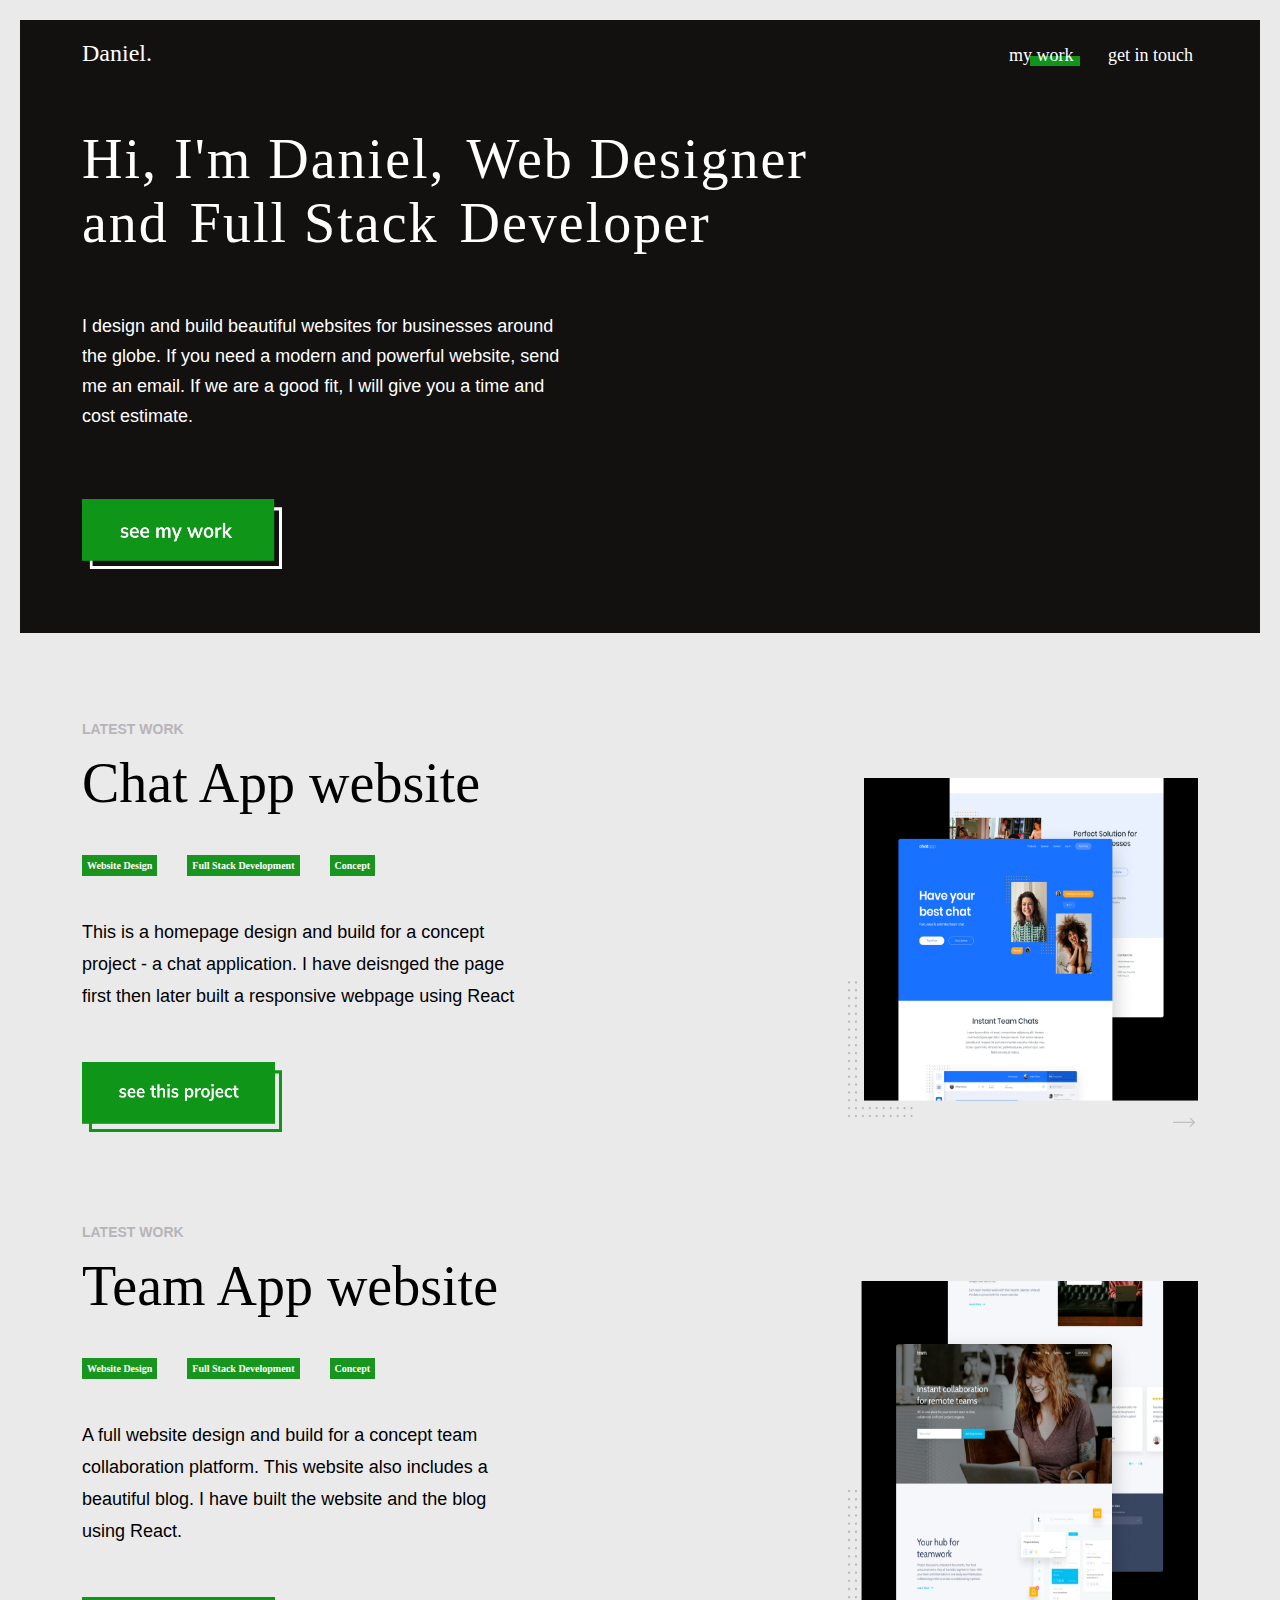
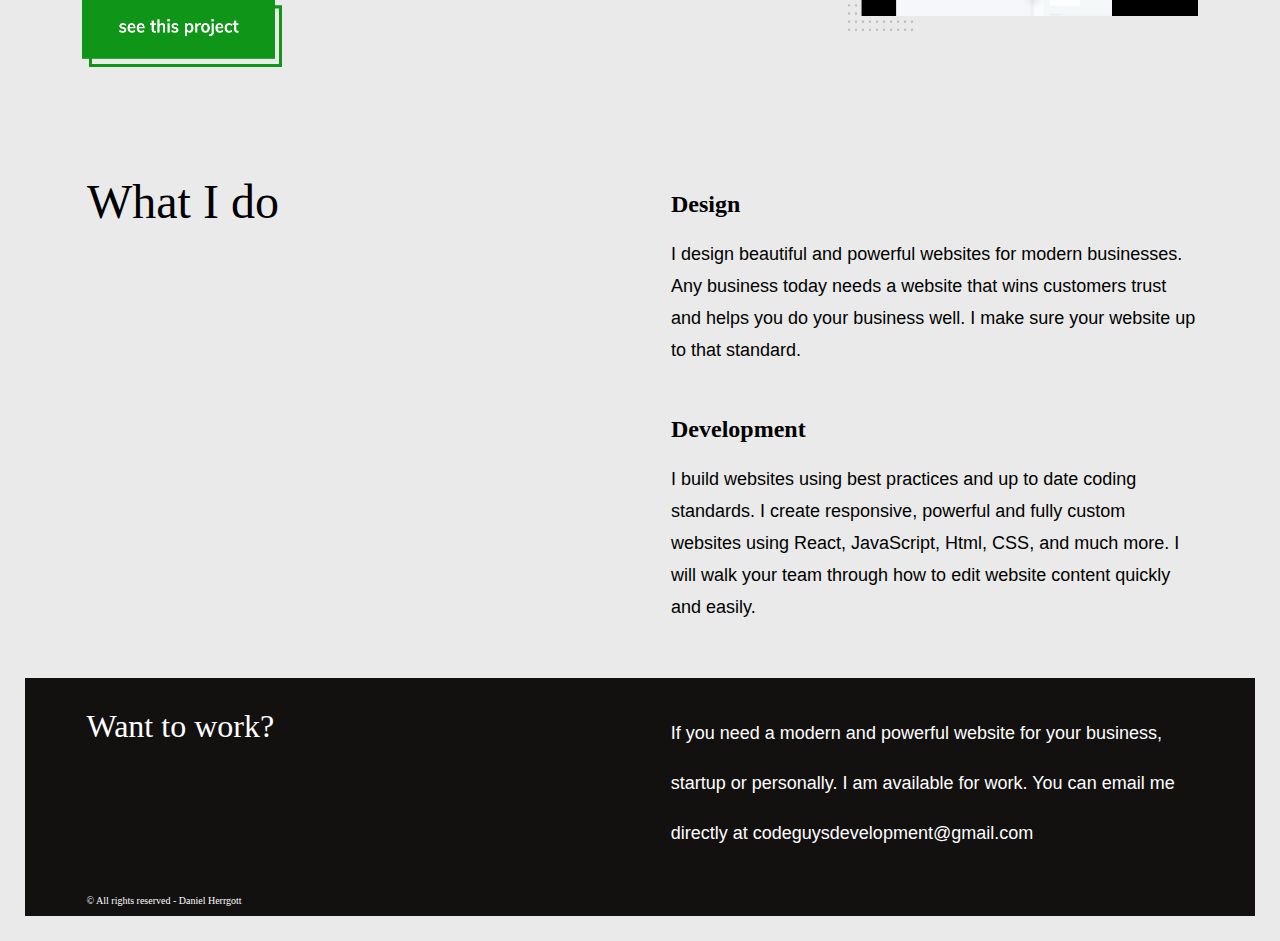
==== index.html @ d38a4437 "Initial Commit" ====
<!DOCTYPE html>
<html lang="en">
  <head>
    <meta charset="UTF-8" />
    <meta http-equiv="X-UA-Compatible" content="IE=edge" />
    <meta name="viewport" content="width=device-width, initial-scale=1.0" />
    <title>Daniel Portfolio</title>

    <link rel="stylesheet" href=".//resources/css/index.css" />
  </head>

  <body>
    <div class="page-container">
      <div class="introduction-section">
        <div class="navbar-container">
          <div class="navbar-icon">Daniel.</div>

          <div class="navbar-navigation-container">
            <a class="navbar-link" href="#work-examples"> my work </a>
            <button class="navbar-button">get in touch</button>
          </div>
        </div>

        <div class="developer-description-container">
          <p class="introduction-title">
            Hi, I'm Daniel,
            <span class="green-highlight">Web Designer</span> and
            <span class="green-highlight-sm">Full Stack</span> Developer
          </p>

          <p class="introduction-description">
            I design and build beautiful websites for businesses around the
            globe. If you need a modern and powerful website, send me an email.
            If we are a good fit, I will give you a time and cost estimate.
          </p>

          <div class="see-work-button-container">
            <img
              src="./assets/images/work-button.png"
              alt="workButton.png"
              class="website-project-button"
            />
          </div>
        </div>
      </div>

      <div id="work-examples" class="website-example">
        <div class="website-example-divider">
          <div class="website-example-text-container">
            <p class="website-example-heading">Latest Work</p>
            <p class="website-example-title">Chat App website</p>

            <div class="website-example-boxes-container">
              <p class="website-example-box">Website Design</p>
              <p class="website-example-box">Full Stack Development</p>
              <p class="website-example-box">Concept</p>
            </div>

            <p class="website-example-description">
              This is a homepage design and build for a concept project - a chat
              application. I have deisnged the page first then later built a
              responsive webpage using React
            </p>

            <div class="website-example-text-button">
              <a href="./Pages/ChatApp.html">
                <img
                  src="./assets/images/project-button.png"
                  alt=""
                  onClick="navigateToChatApp()"
                  class="website-project-button"
                />
              </a>
            </div>
          </div>

          <div class="website-example-image-container">
            <img
              src="./assets/images/chatApp.png"
              alt="chatApp.png"
              class="website-example-image"
            />
          </div>
        </div>
      </div>

      <div class="website-example">
        <div class="website-example-divider">
          <div class="website-example-text-container">
            <p class="website-example-heading">Latest Work</p>
            <p class="website-example-title">Team App website</p>

            <div class="website-example-boxes-container">
              <p class="website-example-box">Website Design</p>
              <p class="website-example-box">Full Stack Development</p>
              <p class="website-example-box">Concept</p>
            </div>

            <p class="website-example-description">
              A full website design and build for a concept team collaboration
              platform. This website also includes a beautiful blog. I have
              built the website and the blog using React.
            </p>

            <div class="website-example-text-button">
              <a href="./Pages/TeamApp.html">
                <img
                  src="./assets/images/project-button.png"
                  alt=""
                  class="website-project-button"
                />
              </a>
            </div>
          </div>

          <div class="website-example-image-container">
            <img
              src="./assets/images/teamApp.png"
              alt="teamApp.png"
              class="website-example-image"
            />
          </div>
        </div>
      </div>

      <div class="about-me">
        <div class="about-me-divider">
          <div class="about-me-text-container">
            <p class="about-me-heading">
              What <span class="highlight-span">I do</span>
            </p>
          </div>

          <div class="about-me-image-container">
            <div>
              <h2>Design</h2>
              <p class="about-me-description">
                I design beautiful and powerful websites for modern businesses.
                Any business today needs a website that wins customers trust and
                helps you do your business well. I make sure your website up to
                that standard.
              </p>
            </div>

            <div>
              <h2>Development</h2>
              <p class="about-me-description">
                I build websites using best practices and up to date coding
                standards. I create responsive, powerful and fully custom
                websites using React, JavaScript, Html, CSS, and much more. I
                will walk your team through how to edit website content quickly
                and easily.
              </p>
            </div>
          </div>
        </div>
      </div>

      <div id="desktop-footer" class="footer">
        <div class="footer-divider">
          <div class="footer-left-side">
            <p class="footer-heading">
              Want to <span class="footer-heading-span">work?</span>
            </p>

            <p class="copyright-statement">
              &copy; All rights reserved - Daniel Herrgott
            </p>
          </div>

          <div class="footer-right-side">
            <p class="footer-website-example-description">
              If you need a modern and powerful website for your business,
              startup or personally. I am available for work. You can email me
              directly at
              <span class="footer-description-span">
                codeguysdevelopment@gmail.com
              </span>
            </p>
          </div>
        </div>
      </div>

      <div id="mobile-footer" class="footer-mobile">
        <div class="footer-divider">
          <div class="footer-left-side">
            <p class="footer-heading">
              Want to <span class="footer-heading-span">work?</span>
            </p>

            <p class="footer-website-example-description">
              If you need a modern and powerful website for your business,
              startup or personally. I am available for work. You can email me
              directly at
              <span class="footer-description-span">
                codeguysdevelopment@gmail.com
              </span>
            </p>

            <p class="copyright-statement">
              &copy; All rights reserved - Daniel Herrgott
            </p>
          </div>
        </div>
      </div>
    </div>

    <script src="./index.js"></script>
  </body>
</html>
---- resources/css/index.css ----
body {
  margin: 0px;
}

.page-container {
  padding: 5px;

  background-color: rgba(151, 149, 149, 0.199);
}
@media only screen and (min-width: 768px) and (max-width: 1023px) {
  .page-container {
    padding: 10px;
  }
}
@media only screen and (min-width: 1024px) {
  .page-container {
    padding: 20px;
  }
}

.introduction-section {
  background-color: #121110;
}
.introduction-section .navbar-container {
  display: flex;
  justify-content: space-between;
  margin-left: 5%;
  margin-right: 5%;
}
@media only screen and (min-width: 1439px) {
  .introduction-section .navbar-container {
    margin-left: 10%;
    margin-right: 10%;
  }
}
.introduction-section .navbar-icon {
  color: white;
  margin-top: 20px;
  font-family: "Abril Fatface", cursive;
}
@media only screen and (min-width: 1024px) and (max-width: 1439px) {
  .introduction-section .navbar-icon {
    font-size: 24px;
  }
}
@media only screen and (min-width: 1440px) {
  .introduction-section .navbar-icon {
    margin-top: 5%;
    font-size: 32px;
  }
}
.introduction-section .navbar-navigation-container {
  margin-top: 20px;
}
@media only screen and (min-width: 1440px) {
  .introduction-section .navbar-navigation-container {
    margin-top: 5%;
    font-size: 32px;
  }
}
.introduction-section .navbar-link {
  margin-right: 20px;
  padding: 5px;
  color: white;
  background: url("../../assets/images/green-rectangle.png");
  background-repeat: no-repeat;
  background-size: 50px 10px;
  background-position: 90% 80%;
  text-decoration: none;
  font-size: 14px;
  font-family: "Abril Fatface", cursive;
}
@media only screen and (min-width: 1024px) and (max-width: 1439px) {
  .introduction-section .navbar-link {
    font-size: 18px;
  }
}
@media only screen and (min-width: 1440px) {
  .introduction-section .navbar-link {
    font-size: 24px;
  }
}
.introduction-section .navbar-button {
  padding: 5px;
  border: none;
  color: white;
  cursor: pointer;
  background: url("../../Assets/Images/green-rectangle.png");
  background-repeat: no-repeat;
  background-size: 60px 10px;
  background-position: 90% 80%;
  font-family: "Abril Fatface", cursive;
}
@media only screen and (min-width: 1024px) and (max-width: 1439px) {
  .introduction-section .navbar-button {
    font-size: 18px;
  }
}
@media only screen and (min-width: 1440px) {
  .introduction-section .navbar-button {
    font-size: 24px;
  }
}
.introduction-section .developer-description-container {
  margin-left: 5%;
  margin-right: 5%;
}
@media only screen and (min-width: 1024px) and (max-width: 1439px) {
  .introduction-section .developer-description-container {
    margin-left: 5%;
    margin-right: 5%;
  }
}
@media only screen and (min-width: 1440px) {
  .introduction-section .developer-description-container {
    margin-left: 10%;
    margin-right: 10%;
  }
}
.introduction-section .introduction-title {
  color: white;
  font-family: "Abril Fatface", cursive;
  letter-spacing: 2px;
  font-size: 32px;
  font-weight: 400;
  padding: 10px;
  text-align: center;
}
@media only screen and (min-width: 768px) and (max-width: 1023px) {
  .introduction-section .introduction-title {
    font-size: 42px;
  }
}
@media only screen and (min-width: 1024px) and (max-width: 1439px) {
  .introduction-section .introduction-title {
    font-size: 56px;
    width: 800px;
    text-align: left;
    padding: 0px;
  }
}
@media only screen and (min-width: 1440px) {
  .introduction-section .introduction-title {
    font-size: 56px;
    width: 900px;
    text-align: left;
    padding: 0px;
    margin-top: 100px;
  }
}
.introduction-section .green-highlight {
  padding: 5px;
  background: url("../../Assets/Images/green-rectangle.png");
  background-repeat: no-repeat;
  background-size: 200px 20px;
  background-position: 95% 80%;
}
.introduction-section .green-highlight-sm {
  padding: 5px;
  background: url("../../Assets/Images/green-rectangle.png");
  background-repeat: no-repeat;
  background-size: 150px 20px;
  background-position: 95% 80%;
}
.introduction-section .introduction-description {
  padding: 10px;
  color: white;
  font-size: 18px;
  font-weight: 400;
  line-height: 32px;
  margin-top: 50px;
  font-family: "Mulish", sans-serif;
  text-align: center;
}
@media only screen and (min-width: 768px) and (max-width: 1023px) {
  .introduction-section .introduction-description {
    text-align: center;
  }
}
@media only screen and (min-width: 1024px) and (max-width: 1439px) {
  .introduction-section .introduction-description {
    text-align: left;
    width: 500px;
    line-height: 30px;
    padding: 0px;
  }
}
@media only screen and (min-width: 1440px) {
  .introduction-section .introduction-description {
    text-align: left;
    padding: 0px;
    width: 500px;
  }
}
.introduction-section .see-work-button-container {
  text-align: center;
  padding-top: 50px;
  padding-bottom: 50px;
}
@media only screen and (min-width: 768px) and (max-width: 1023px) {
  .introduction-section .see-work-button-container {
    padding-bottom: 40px;
  }
}
@media only screen and (min-width: 1024px) and (max-width: 1439px) {
  .introduction-section .see-work-button-container {
    text-align: left;
    padding-bottom: 60px;
  }
}
@media only screen and (min-width: 1440px) {
  .introduction-section .see-work-button-container {
    text-align: left;
    margin-top: 50px;
    padding-bottom: 80px;
  }
}

.website-project-button {
  width: 200px;
  height: 70px;
  cursor: pointer;
}

.website-example {
  margin-top: 75px;
}
@media only screen and (min-width: 1440px) {
  .website-example {
    margin-top: 100px;
  }
}
.website-example .website-example-divider {
  display: flex;
  flex-direction: column;
  justify-content: space-between;
}
@media only screen and (min-width: 1024px) {
  .website-example .website-example-divider {
    flex-direction: row;
  }
}
@media only screen and (min-width: 1024px) and (max-width: 1439px) {
  .website-example .website-example-text-container {
    width: 100%;
    margin-left: 5%;
  }
}
@media only screen and (min-width: 1440px) {
  .website-example .website-example-text-container {
    margin-left: 10%;
  }
}
.website-example .website-example-heading {
  color: #b7b4b9;
  font-weight: 700;
  font-size: 14px;
  line-height: 15px;
  text-transform: uppercase;
  letter-spacing: 20%;
  font-family: "Mulish", sans-serif;
  text-align: center;
}
@media only screen and (min-width: 1024px) {
  .website-example .website-example-heading {
    text-align: left;
  }
}
.website-example .website-example-title {
  font-weight: 400;
  font-size: 56px;
  font-family: "Abril Fatface", cursive;
  margin-top: 0px;
  margin-bottom: 10px;
  text-align: center;
}
@media only screen and (min-width: 1024px) {
  .website-example .website-example-title {
    text-align: left;
  }
}
.website-example .website-example-boxes-container {
  display: flex;
  justify-content: space-between;
  align-items: center;
  margin-top: 30px;
}
@media only screen and (min-width: 425px) and (max-width: 767px) {
  .website-example .website-example-boxes-container {
    margin-left: 10px;
    margin-right: 10px;
  }
}
@media only screen and (min-width: 768px) and (max-width: 1023px) {
  .website-example .website-example-boxes-container {
    margin-left: 100px;
    margin-right: 100px;
  }
}
@media only screen and (min-width: 1024px) {
  .website-example .website-example-boxes-container {
    justify-content: left;
  }
}
.website-example .website-example-box {
  padding: 5px;
  background-color: #17951f;
  color: white;
  font-weight: 600;
  font-size: 10px;
}
@media only screen and (min-width: 1024px) and (max-width: 1439px) {
  .website-example .website-example-box {
    margin-right: 30px;
  }
}
@media only screen and (min-width: 1440px) {
  .website-example .website-example-box {
    margin-right: 50px;
  }
}
.website-example .website-example-description {
  font-weight: 400;
  font-size: 18px;
  line-height: 32px;
  font-family: "Mulish", sans-serif;
  text-align: center;
  margin-top: 30px;
  margin-left: 5%;
  margin-right: 5%;
}
@media only screen and (min-width: 1024px) and (max-width: 1439px) {
  .website-example .website-example-description {
    text-align: left;
    width: 450px;
    margin-left: 0%;
    margin-right: 0%;
  }
}
@media only screen and (min-width: 1440px) {
  .website-example .website-example-description {
    width: 500px;
    text-align: left;
    margin-left: 0%;
    margin-right: 0%;
  }
}
.website-example .website-example-text-button {
  text-align: center;
  margin-top: 25px;
}
@media only screen and (min-width: 1024px) {
  .website-example .website-example-text-button {
    text-align: left;
    margin-top: 50px;
  }
}
.website-example .website-example-image-container {
  text-align: center;
  margin-top: 50px;
}
@media only screen and (min-width: 1024px) and (max-width: 1439px) {
  .website-example .website-example-image-container {
    text-align: right;
    margin-right: 5%;
    margin-top: 70px;
  }
}
@media only screen and (min-width: 1440px) {
  .website-example .website-example-image-container {
    text-align: right;
    margin-right: 10%;
  }
}
.website-example .website-project-button-container {
  text-align: center;
}
.website-example .website-example-image {
  width: 275px;
  height: 275px;
}
@media only screen and (min-width: 767px) and (max-width: 1023px) {
  .website-example .website-example-image {
    width: 600px;
    height: 450px;
  }
}
@media only screen and (min-width: 1024px) and (max-width: 1439px) {
  .website-example .website-example-image {
    width: 350px;
    height: 350px;
  }
}
@media only screen and (min-width: 1440px) {
  .website-example .website-example-image {
    width: 500px;
    height: 450px;
  }
}

.about-me {
  margin-top: 25px;
}
@media only screen and (min-width: 1024px) {
  .about-me {
    margin-top: 50px;
  }
}
.about-me .about-me-divider {
  display: flex;
  flex-direction: column;
}
@media only screen and (min-width: 1024px) {
  .about-me .about-me-divider {
    flex-direction: row;
    justify-content: space-between;
  }
}
@media only screen and (min-width: 1024px) and (max-width: 1439px) {
  .about-me .about-me-text-container {
    margin-left: 5%;
    width: 100%;
  }
}
@media only screen and (min-width: 1440px) {
  .about-me .about-me-text-container {
    margin-left: 10%;
    width: 100%;
  }
}
.about-me .about-me-heading {
  font-family: "Abril Fatface", cursive;
  font-size: 48px;
  padding: 5px;
  text-align: center;
  margin-right: 20px;
}
@media only screen and (min-width: 768px) and (max-width: 1023px) {
  .about-me .about-me-heading {
    background-size: 150px 20px;
    background-position: 57% 80%;
  }
}
@media only screen and (min-width: 1024px) and (max-width: 1439px) {
  .about-me .about-me-heading {
    text-align: left;
  }
}
@media only screen and (min-width: 1440px) {
  .about-me .about-me-heading {
    text-align: left;
    font-size: 56px;
  }
}
.about-me .highlight-span {
  padding-right: 5px;
  background: url("../../Assets/Images/green-rectangle.png");
  background-repeat: no-repeat;
  background-size: 80px 20px;
  background-position: 95% 80%;
}
.about-me .about-me-image-container {
  text-align: center;
  margin-left: 5%;
  margin-right: 5%;
}
@media only screen and (min-width: 1024px) and (max-width: 1439px) {
  .about-me .about-me-image-container {
    text-align: left;
    width: 100%;
    margin-top: 50px;
    margin-right: 5%;
  }
}
@media only screen and (min-width: 1440px) {
  .about-me .about-me-image-container {
    text-align: left;
    width: 100%;
    margin-right: 10%;
    margin-top: 50px;
  }
}
.about-me .about-me-description {
  font-weight: 400;
  font-size: 18px;
  line-height: 32px;
  font-family: "Mulish", sans-serif;
  margin-bottom: 50px;
}

.footer {
  background-color: #121110;
  margin: 5px;
}
@media only screen and (max-width: 1023px) {
  .footer {
    display: none;
  }
}
.footer .footer-divider {
  display: flex;
  flex-direction: column;
  justify-content: space-between;
}
@media only screen and (min-width: 1024px) {
  .footer .footer-divider {
    flex-direction: row;
  }
}
@media only screen and (min-width: 1024px) and (max-width: 1439px) {
  .footer .footer-left-side {
    width: 100%;
    margin-left: 5%;
  }
}
@media only screen and (min-width: 1440px) {
  .footer .footer-left-side {
    width: 100%;
    text-align: left;
    margin-left: 10%;
  }
}
.footer .footer-heading {
  font-family: "Abril Fatface", cursive;
  color: white;
  font-size: 32px;
  margin-top: 30px;
  margin-bottom: 0px;
  text-align: center;
}
@media only screen and (min-width: 1024px) and (max-width: 1439px) {
  .footer .footer-heading {
    text-align: left;
  }
}
@media only screen and (min-width: 1440px) {
  .footer .footer-heading {
    text-align: left;
    font-size: 56px;
  }
}
.footer .footer-heading-span {
  padding-right: 5px;
  background: url("../../Assets/Images/green-rectangle.png");
  background-repeat: no-repeat;
  background-size: 80px 20px;
  background-position: 82% 80%;
}
.footer .copyright-statement {
  color: white;
  margin-top: 50px;
  text-align: center;
}
@media only screen and (min-width: 1024px) and (max-width: 1439px) {
  .footer .copyright-statement {
    text-align: left;
    font-size: 10px;
    margin-top: 150px;
  }
}
@media only screen and (min-width: 1440px) {
  .footer .copyright-statement {
    text-align: left;
    font-size: 10px;
    margin-top: 150px;
  }
}
@media only screen and (min-width: 1024px) and (max-width: 1439px) {
  .footer .footer-right-side {
    width: 100%;
    margin-right: 5%;
    margin-left: 5%;
  }
}
@media only screen and (min-width: 1440px) {
  .footer .footer-right-side {
    width: 100%;
    margin-right: 10%;
    margin-left: 5%;
  }
}
.footer .footer-website-example-description {
  font-weight: 400;
  font-size: 18px;
  line-height: 30px;
  font-family: "Mulish", sans-serif;
  color: white;
  margin-top: 30px;
  text-align: center;
}
@media only screen and (min-width: 1024px) and (max-width: 1439px) {
  .footer .footer-website-example-description {
    text-align: left;
    line-height: 50px;
  }
}
@media only screen and (min-width: 1440px) {
  .footer .footer-website-example-description {
    text-align: left;
    margin-top: 60px;
    line-height: 50px;
  }
}
.footer .footer-description-span {
  padding-right: 10px;
  background: url("../../Assets/Images/green-rectangle.png");
  background-repeat: no-repeat;
  background-size: 275px 10px;
  background-position: 90% 100%;
}

.footer-mobile {
  background-color: #121110;
  margin: 5px;
}
@media only screen and (min-width: 1024px) {
  .footer-mobile {
    display: none;
  }
}
.footer-mobile .footer-divider {
  display: flex;
  flex-direction: column;
  justify-content: space-between;
}
.footer-mobile .footer-heading {
  font-family: "Abril Fatface", cursive;
  color: white;
  font-size: 32px;
  margin-top: 30px;
  margin-bottom: 0px;
  text-align: center;
}
@media only screen and (min-width: 375px) and (max-width: 424px) {
  .footer-mobile .footer-heading {
    background-size: 80px 20px;
    background-position: 75% 85%;
  }
}
@media only screen and (min-width: 425px) and (max-width: 767px) {
  .footer-mobile .footer-heading {
    background-size: 80px 20px;
    background-position: 72% 85%;
  }
}
.footer-mobile .footer-heading-span {
  padding-right: 5px;
  background: url("../Assets/Images/green-rectangle.png");
  background-repeat: no-repeat;
  background-size: 80px 20px;
  background-position: 82% 90%;
}
.footer-mobile .footer-website-example-description {
  font-weight: 400;
  font-size: 18px;
  line-height: 30px;
  font-family: "Mulish", sans-serif;
  color: white;
  margin-top: 30px;
  text-align: center;
  padding-left: 20px;
  padding-right: 20px;
  margin-left: 5%;
  margin-right: 5%;
}
.footer-mobile .footer-description-span {
  padding-right: 10px;
  background: url("../Assets/Images/green-rectangle.png");
  background-repeat: no-repeat;
  background-size: 275px 15px;
  background-position: 100% 95%;
}
.footer-mobile .copyright-statement {
  color: white;
  margin-top: 50px;
  text-align: center;
  font-size: 10px;
}
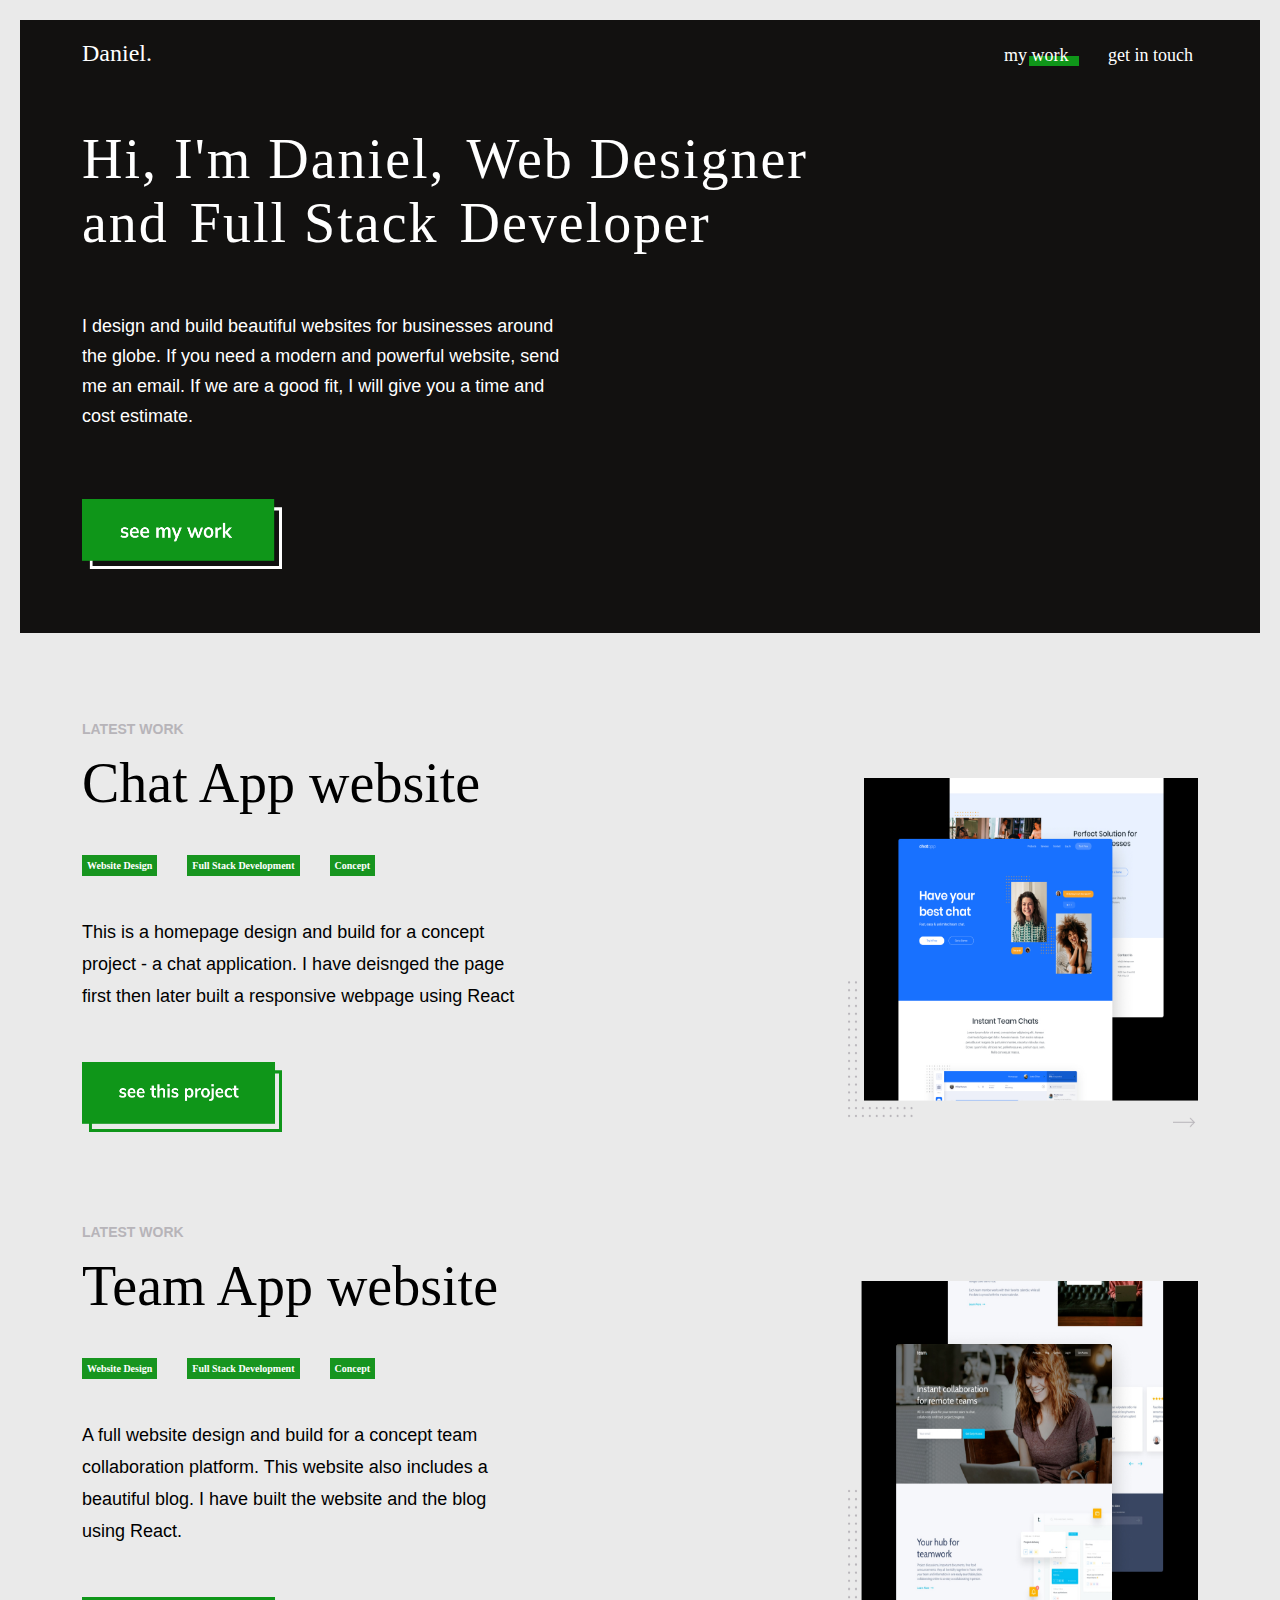
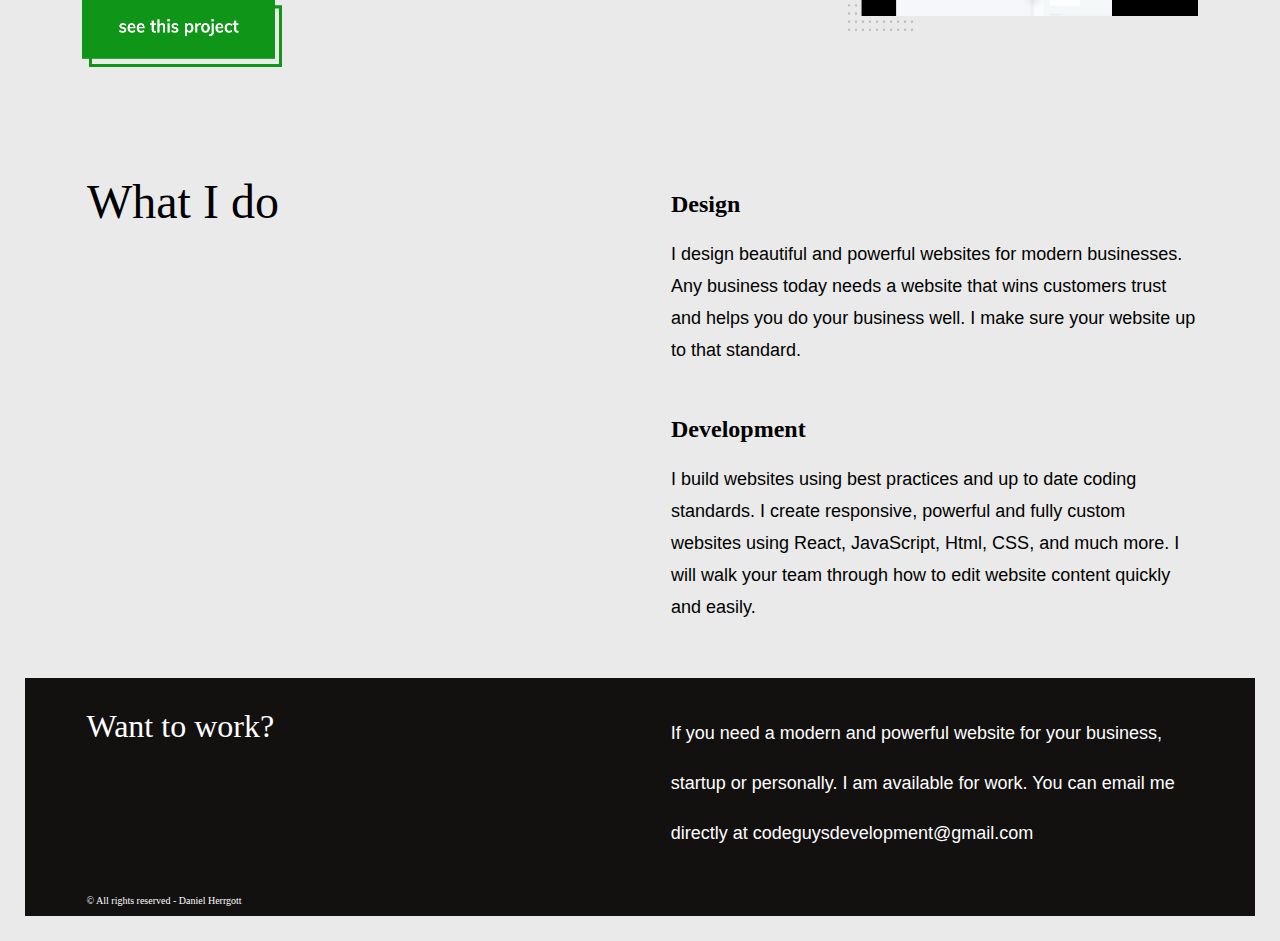
==== commit 004dd0f6: "Add button animations" ====
--- a/index.html
+++ b/index.html
@@ -16,7 +16,9 @@
           <div class="navbar-icon">Daniel.</div>
 
           <div class="navbar-navigation-container">
-            <a class="navbar-link" href="#work-examples"> my work </a>
+            <a class="navbar-link" href="#work-examples">
+              <button class="navbar-button">my work</button>
+            </a>
             <button class="navbar-button">get in touch</button>
           </div>
         </div>
@@ -67,7 +69,6 @@
                 <img
                   src="./assets/images/project-button.png"
                   alt=""
-                  onClick="navigateToChatApp()"
                   class="website-project-button"
                 />
               </a>
@@ -106,7 +107,7 @@
               <a href="./Pages/TeamApp.html">
                 <img
                   src="./assets/images/project-button.png"
-                  alt=""
+                  alt="teamApp.png"
                   class="website-project-button"
                 />
               </a>
--- a/resources/css/index.css
+++ b/resources/css/index.css
@@ -80,6 +80,7 @@
     font-size: 24px;
   }
 }
+
 .introduction-section .navbar-button {
   padding: 5px;
   border: none;
@@ -101,6 +102,11 @@
     font-size: 24px;
   }
 }
+
+.introduction-section .navbar-button:active {
+  transform: translateY(4px);
+}
+
 .introduction-section .developer-description-container {
   margin-left: 5%;
   margin-right: 5%;
@@ -220,6 +226,10 @@
   width: 200px;
   height: 70px;
   cursor: pointer;
+}
+
+.website-project-button:active {
+  transform: translateY(4px);
 }
 
 .website-example {
